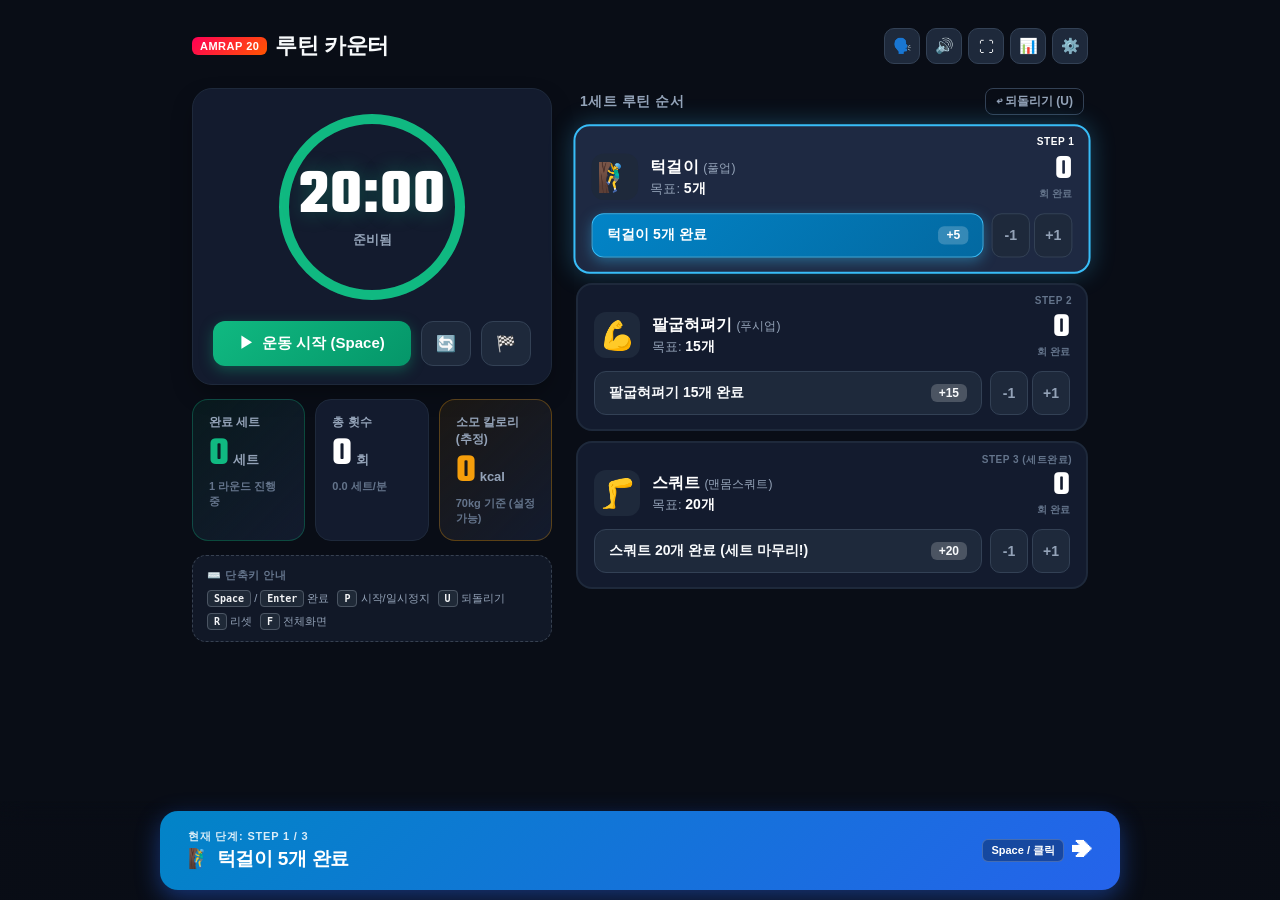
==== www/index.html @ ccaf7946 "feat: 20-min AMRAP workout counter web app" ====
<!DOCTYPE html>
<html lang="ko">
<head>
  <meta charset="UTF-8">
  <meta name="viewport" content="width=device-width, initial-scale=1.0, maximum-scale=1.0, user-scalable=no, viewport-fit=cover">
  <meta name="theme-color" content="#090d16">
  <meta name="apple-mobile-web-app-capable" content="yes">
  <meta name="apple-mobile-web-app-status-bar-style" content="black-translucent">
  <meta name="apple-mobile-web-app-title" content="AMRAP 20">
  <title>20분 AMRAP 운동 카운터</title>
  
  <link rel="manifest" href="manifest.json">
  <link rel="icon" type="image/png" href="icons/icon-192.png">
  <link rel="apple-touch-icon" href="icons/icon-192.png">
  
  <link rel="stylesheet" href="style.css">
  <link rel="preconnect" href="https://fonts.googleapis.com">
  <link rel="preconnect" href="https://fonts.gstatic.com" crossorigin>
  <link href="https://fonts.googleapis.com/css2?family=Pretendard:wght@400;600;700;800;900&family=Teko:wght@600;700&display=swap" rel="stylesheet">
</head>
<body>
  <div class="app-wrapper">
    <div class="app-container">
      <!-- Header -->
      <header class="app-header">
        <div class="header-left">
          <span class="badge-amrap">AMRAP 20</span>
          <h1>루틴 카운터</h1>
        </div>
        <div class="header-right">
          <button id="btnVoiceToggle" class="icon-btn" aria-label="음성 코치 토글" title="음성 코치 (TTS) 켜기/끄기">
            <span class="icon">🗣️</span>
          </button>
          <button id="btnSoundToggle" class="icon-btn" aria-label="사운드 토글" title="사운드 온/오프">
            <span class="icon">🔊</span>
          </button>
          <button id="btnFullscreen" class="icon-btn" aria-label="전체화면" title="전체화면 토글 (F)">
            <span class="icon">⛶</span>
          </button>
          <button id="btnHistory" class="icon-btn" aria-label="운동 기록" title="기록 보기">
            <span class="icon">📊</span>
          </button>
          <button id="btnSettings" class="icon-btn" aria-label="설정" title="시간 및 환경설정">
            <span class="icon">⚙️</span>
          </button>
        </div>
      </header>

      <!-- Desktop Layout Grid Wrapper -->
      <div class="main-content-grid">
        
        <!-- Left / Top Column: Timer & Live Stats -->
        <div class="timer-column">
          <!-- Timer Section -->
          <section class="timer-section">
            <div class="timer-card">
              <div class="timer-ring-container">
                <svg class="timer-ring-svg" viewBox="0 0 200 200">
                  <circle class="timer-ring-bg" cx="100" cy="100" r="88" />
                  <circle id="timerProgress" class="timer-ring-bar" cx="100" cy="100" r="88" />
                </svg>
                <div class="timer-content">
                  <div id="timerDisplay" class="timer-display">20:00</div>
                  <div id="timerStatus" class="timer-status">준비됨</div>
                </div>
              </div>

              <div class="timer-controls">
                <button id="btnStartPause" class="btn-primary-timer">
                  <span class="btn-icon">▶</span>
                  <span class="btn-text">운동 시작 (Space)</span>
                </button>
                <button id="btnReset" class="btn-secondary-timer" title="초기화 (R)">
                  <span class="btn-icon">🔄</span>
                </button>
                <button id="btnFinishEarly" class="btn-secondary-timer" title="운동 완료">
                  <span class="btn-icon">🏁</span>
                </button>
              </div>
            </div>
          </section>

          <!-- Live Stats Overview -->
          <section class="stats-overview">
            <div class="stat-box main-stat">
              <span class="stat-label">완료 세트</span>
              <div class="stat-value-wrap">
                <span id="statCompletedSets" class="stat-value highlight">0</span>
                <span class="stat-unit">세트</span>
              </div>
              <span id="statCurrentRound" class="stat-sub">1 라운드 진행 중</span>
            </div>

            <div class="stat-box">
              <span class="stat-label">총 횟수</span>
              <div class="stat-value-wrap">
                <span id="statTotalReps" class="stat-value">0</span>
                <span class="stat-unit">회</span>
              </div>
              <span id="statPace" class="stat-sub">0.0 세트/분</span>
            </div>

            <div class="stat-box calorie-stat">
              <span class="stat-label">소모 칼로리 (추정)</span>
              <div class="stat-value-wrap">
                <span id="statCalories" class="stat-value calorie-val">0</span>
                <span class="stat-unit">kcal</span>
              </div>
              <span id="statWeightLabel" class="stat-sub">70kg 기준 (설정 가능)</span>
            </div>
          </section>

          <!-- Keyboard Shortcuts Hint for Desktop Users -->
          <div class="keyboard-hints desktop-only">
            <div class="hints-title">⌨️ 단축키 안내</div>
            <div class="hints-grid">
              <span><kbd>Space</kbd> / <kbd>Enter</kbd> 완료</span>
              <span><kbd>P</kbd> 시작/일시정지</span>
              <span><kbd>U</kbd> 되돌리기</span>
              <span><kbd>R</kbd> 리셋</span>
              <span><kbd>F</kbd> 전체화면</span>
            </div>
          </div>
        </div>

        <!-- Right / Bottom Column: Routine Exercise Cards -->
        <div class="routine-column">
          <section class="exercise-section">
            <div class="section-title-wrap">
              <h2>1세트 루틴 순서</h2>
              <button id="btnUndo" class="btn-undo" title="이전 동작 취소 (U)">
                <span>↩ 되돌리기 (U)</span>
              </button>
            </div>

            <div class="exercise-cards">
              <!-- Exercise 1: Pull-up -->
              <div class="exercise-card" id="cardPullup" data-step="0">
                <div class="card-glow"></div>
                <div class="card-badge">STEP 1</div>
                <div class="card-main">
                  <div class="card-info">
                    <span class="ex-emoji">🧗‍♂️</span>
                    <div>
                      <h3 class="ex-name">턱걸이 <small>(풀업)</small></h3>
                      <p class="ex-target">목표: <strong>5개</strong></p>
                    </div>
                  </div>
                  <div class="card-count">
                    <span class="reps-done" id="repsPullup">0</span>
                    <span class="reps-label">회 완료</span>
                  </div>
                </div>
                <div class="card-actions">
                  <button class="btn-step-done" id="btnDonePullup">
                    <span>턱걸이 5개 완료</span>
                    <span class="plus-badge">+5</span>
                  </button>
                  <div class="rep-adjusters">
                    <button class="btn-adjust" data-ex="pullup" data-delta="-1" title="1회 감소">-1</button>
                    <button class="btn-adjust" data-ex="pullup" data-delta="1" title="1회 추가">+1</button>
                  </div>
                </div>
              </div>

              <!-- Exercise 2: Push-up -->
              <div class="exercise-card" id="cardPushup" data-step="1">
                <div class="card-glow"></div>
                <div class="card-badge">STEP 2</div>
                <div class="card-main">
                  <div class="card-info">
                    <span class="ex-emoji">💪</span>
                    <div>
                      <h3 class="ex-name">팔굽혀펴기 <small>(푸시업)</small></h3>
                      <p class="ex-target">목표: <strong>15개</strong></p>
                    </div>
                  </div>
                  <div class="card-count">
                    <span class="reps-done" id="repsPushup">0</span>
                    <span class="reps-label">회 완료</span>
                  </div>
                </div>
                <div class="card-actions">
                  <button class="btn-step-done" id="btnDonePushup">
                    <span>팔굽혀펴기 15개 완료</span>
                    <span class="plus-badge">+15</span>
                  </button>
                  <div class="rep-adjusters">
                    <button class="btn-adjust" data-ex="pushup" data-delta="-1" title="1회 감소">-1</button>
                    <button class="btn-adjust" data-ex="pushup" data-delta="1" title="1회 추가">+1</button>
                  </div>
                </div>
              </div>

              <!-- Exercise 3: Squat -->
              <div class="exercise-card" id="cardSquat" data-step="2">
                <div class="card-glow"></div>
                <div class="card-badge">STEP 3 (세트완료)</div>
                <div class="card-main">
                  <div class="card-info">
                    <span class="ex-emoji">🦵</span>
                    <div>
                      <h3 class="ex-name">스쿼트 <small>(맨몸스쿼트)</small></h3>
                      <p class="ex-target">목표: <strong>20개</strong></p>
                    </div>
                  </div>
                  <div class="card-count">
                    <span class="reps-done" id="repsSquat">0</span>
                    <span class="reps-label">회 완료</span>
                  </div>
                </div>
                <div class="card-actions">
                  <button class="btn-step-done" id="btnDoneSquat">
                    <span>스쿼트 20개 완료 (세트 마무리!)</span>
                    <span class="plus-badge">+20</span>
                  </button>
                  <div class="rep-adjusters">
                    <button class="btn-adjust" data-ex="squat" data-delta="-1" title="1회 감소">-1</button>
                    <button class="btn-adjust" data-ex="squat" data-delta="1" title="1회 추가">+1</button>
                  </div>
                </div>
              </div>
            </div>
          </section>
        </div>

      </div>

      <!-- Bottom Massive Action Button -->
      <div class="bottom-action-bar">
        <button id="btnMassiveAction" class="btn-massive-action">
          <div class="massive-action-content">
            <span id="massiveActionSubtitle" class="action-subtitle">현재 단계</span>
            <span id="massiveActionTitle" class="action-title">🔥 턱걸이 5개 완료하기</span>
          </div>
          <div class="action-btn-right">
            <span class="kbd-badge desktop-only">Space / 클릭</span>
            <span class="action-arrow">➔</span>
          </div>
        </button>
      </div>

      <!-- Workout Summary Modal -->
      <div id="modalSummary" class="modal-overlay">
        <div class="modal-card modal-card-lg">
          <div class="modal-header">
            <div class="celebrate-icon">🏆</div>
            <h2>운동 완료 & 성과 분석</h2>
            <p id="summarySubtitle">20분 동안 한계를 뛰어넘으셨습니다!</p>
          </div>
          <div class="modal-body">
            <!-- Score & Sets -->
            <div class="summary-highlight-box">
              <div class="summary-score-title">최종 달성 기록</div>
              <div class="summary-score-value">
                <span id="sumTotalSets">0</span> <small>세트</small>
                <span id="sumExtraRepsWrap" class="extra-reps-text">+ <span id="sumExtraReps">0</span>회</span>
              </div>
            </div>

            <!-- Reps Breakdown Grid -->
            <div class="summary-grid">
              <div class="summary-grid-item">
                <span class="sg-icon">🧗‍♂️</span>
                <span class="sg-name">턱걸이 (5개/세트)</span>
                <span id="sumPullups" class="sg-value">0회</span>
              </div>
              <div class="summary-grid-item">
                <span class="sg-icon">💪</span>
                <span class="sg-name">팔굽혀펴기 (15개/세트)</span>
                <span id="sumPushups" class="sg-value">0회</span>
              </div>
              <div class="summary-grid-item">
                <span class="sg-icon">🦵</span>
                <span class="sg-name">스쿼트 (20개/세트)</span>
                <span id="sumSquats" class="sg-value">0회</span>
              </div>
              <div class="summary-grid-item">
                <span class="sg-icon">⚡</span>
                <span class="sg-name">총 반복 횟수</span>
                <span id="sumGrandTotal" class="sg-value">0회</span>
              </div>
            </div>

            <!-- Detailed Calorie & Energy Analytics Card -->
            <div class="calorie-analytics-card">
              <div class="cac-header">
                <span class="cac-title">🔥 에너지 소비 및 칼로리 정밀 분석</span>
                <span class="cac-badge">METs & 일량 기반</span>
              </div>
              <div class="cac-main">
                <div class="cac-item">
                  <span class="cac-label">운동 중 직접 소모</span>
                  <span id="cacDirectCalories" class="cac-val">0 kcal</span>
                </div>
                <div class="cac-item">
                  <span class="cac-label">애프터번 효과 (EPOC)</span>
                  <span id="cacEpocCalories" class="cac-val text-amber">+0 kcal</span>
                </div>
                <div class="cac-item cac-total">
                  <span class="cac-label">총 추정 소비 칼로리</span>
                  <span id="cacTotalCalories" class="cac-val highlight-cal">0 kcal</span>
                </div>
              </div>
              <div class="cac-volume-row">
                <span>🏋️‍♂️ 총 들어올린 물리적 중량 (Work Volume)</span>
                <strong id="cacWorkVolume">약 0 kg</strong>
              </div>
            </div>

            <!-- User Calibration Bar (신뢰성 향상을 위한 사용자 입력) -->
            <div class="user-calibration-card">
              <div class="ucc-header">
                <span>👤 내 신체 정보로 칼로리 정확도 높이기</span>
              </div>
              <div class="ucc-inputs">
                <div class="ucc-input-group">
                  <label for="summaryWeightInput">체중(kg)</label>
                  <input type="number" id="summaryWeightInput" min="30" max="250" value="70">
                </div>
                <div class="ucc-input-group">
                  <label for="summaryGenderSelect">성별</label>
                  <select id="summaryGenderSelect">
                    <option value="male">남성</option>
                    <option value="female">여성</option>
                  </select>
                </div>
                <div class="ucc-input-group">
                  <label for="summaryIntensitySelect">체감 난이도</label>
                  <select id="summaryIntensitySelect">
                    <option value="1.0">보통 (RPE 7)</option>
                    <option value="1.15" selected>고강도 (RPE 8.5)</option>
                    <option value="1.3">한계 돌파 (RPE 10)</option>
                  </select>
                </div>
              </div>
              <p class="ucc-tip">💡 맨몸운동은 체중에 비례해 일량($W=mgh$)이 달라지므로, 실제 체중을 입력할 때 가장 신뢰성 높은 결과가 산출됩니다.</p>
            </div>

            <!-- Achieved Fitness Benefits (얻을 수 있는 신체적 결과물) -->
            <div class="fitness-benefits-card">
              <div class="fbc-title">🎯 이번 20분 세션으로 얻은 신체적 이점</div>
              <div class="fbc-list">
                <div class="fbc-item">
                  <span class="fbc-icon">🧗‍♂️</span>
                  <div>
                    <strong>상체 당기기 & 자세 교정 (턱걸이)</strong>
                    <p>광배근·대원근·이두근 자극 및 견갑골 하강 안정화로 굽은 등과 라운드숄더 개선에 탁월합니다.</p>
                  </div>
                </div>
                <div class="fbc-item">
                  <span class="fbc-icon">💪</span>
                  <div>
                    <strong>상체 밀기 & 코어 안정성 (팔굽혀펴기)</strong>
                    <p>대흉근(가슴)과 삼두근의 근지구력을 한계까지 펌핑하며, 플랭크 코어 지지력을 함께 단련합니다.</p>
                  </div>
                </div>
                <div class="fbc-item">
                  <span class="fbc-icon">🦵</span>
                  <div>
                    <strong>하체 파워 & 기초대사 증대 (스쿼트)</strong>
                    <p>인체 최대 근육군인 대퇴사두근과 둔근을 자극하여 혈당 조절 및 전신 혈액순환을 강력히 촉진합니다.</p>
                  </div>
                </div>
                <div class="fbc-item">
                  <span class="fbc-icon">⚡</span>
                  <div>
                    <strong>대사 활성화 & 심폐지구력 (AMRAP HIIT)</strong>
                    <p>무산소·유산소 하이브리드 부하로 최대산소섭취량(VO2 Max)을 자극하고 운동 후 24시간 애프터번을 유도합니다.</p>
                  </div>
                </div>
              </div>
            </div>

            <!-- Duration & Pace Info -->
            <div class="summary-info-row">
              <span>⏱ 실제 운동 시간</span>
              <strong id="sumDuration">20:00</strong>
            </div>
            <div class="summary-info-row">
              <span>⚡ 평균 세트 페이스</span>
              <strong id="sumAvgPace">-</strong>
            </div>
          </div>
          <div class="modal-footer">
            <button id="btnShareRecord" class="btn-modal-share">📋 성과 요약 복사 (카톡/SNS 공유)</button>
            <button id="btnSaveRecord" class="btn-modal-primary">기록 저장하기</button>
            <button id="btnCloseSummary" class="btn-modal-secondary">닫기</button>
          </div>
        </div>
      </div>

      <!-- History Modal -->
      <div id="modalHistory" class="modal-overlay">
        <div class="modal-card">
          <div class="modal-header">
            <div class="celebrate-icon">📊</div>
            <h2>운동 기록 히스토리</h2>
            <p>이전 20분 AMRAP 챌린지 기록들입니다.</p>
          </div>
          <div class="modal-body history-list-container">
            <div id="historyList" class="history-list">
              <!-- Dynamic items -->
            </div>
          </div>
          <div class="modal-footer">
            <button id="btnClearHistory" class="btn-modal-danger">기록 전체 삭제</button>
            <button id="btnCloseHistory" class="btn-modal-secondary">닫기</button>
          </div>
        </div>
      </div>

      <!-- Settings Modal -->
      <div id="modalSettings" class="modal-overlay">
        <div class="modal-card">
          <div class="modal-header">
            <div class="celebrate-icon">⚙️</div>
            <h2>환경설정 & 사용자 프로필</h2>
            <p>운동 시간 및 정확한 칼로리 측정을 위한 신체 정보를 설정합니다.</p>
          </div>
          <div class="modal-body">
            <!-- User Body Profile Section -->
            <div class="setting-section-box">
              <h3 class="setting-subhead">👤 사용자 신체 프로필 (칼로리 정밀 계산)</h3>
              <div class="setting-grid-2col">
                <div class="setting-group">
                  <label for="settingWeight">체중 (kg)</label>
                  <input type="number" id="settingWeight" min="30" max="250" value="70" class="input-modern">
                </div>
                <div class="setting-group">
                  <label for="settingAge">나이 (만 나이)</label>
                  <input type="number" id="settingAge" min="10" max="100" value="30" class="input-modern">
                </div>
              </div>
              <div class="setting-grid-2col">
                <div class="setting-group">
                  <label for="settingGender">성별</label>
                  <select id="settingGender" class="input-modern">
                    <option value="male">남성</option>
                    <option value="female">여성</option>
                  </select>
                </div>
                <div class="setting-group">
                  <label for="settingIntensity">기본 체감 강도</label>
                  <select id="settingIntensity" class="input-modern">
                    <option value="1.0">보통 (RPE 7)</option>
                    <option value="1.15" selected>고강도 (RPE 8.5)</option>
                    <option value="1.3">한계 돌파 (RPE 10)</option>
                  </select>
                </div>
              </div>
            </div>

            <!-- Timer Presets -->
            <div class="setting-group">
              <label>⏱ 제한 시간 선택</label>
              <div class="time-presets">
                <button class="btn-preset active" data-minutes="20">20분 (표준)</button>
                <button class="btn-preset" data-minutes="15">15분</button>
                <button class="btn-preset" data-minutes="10">10분</button>
                <button class="btn-preset" data-minutes="5">5분</button>
              </div>
            </div>

            <!-- Voice & Vibration Toggles -->
            <div class="setting-group">
              <label>🗣️ 음성 코치 (TTS)</label>
              <div class="toggle-switch-row">
                <span>단계 전환 시 한국어 음성 안내</span>
                <input type="checkbox" id="toggleVoice" checked>
              </div>
            </div>
            <div class="setting-group">
              <label>📳 진동 피드백 (모바일)</label>
              <div class="toggle-switch-row">
                <span>버튼 클릭 시 진동 울림</span>
                <input type="checkbox" id="toggleVibration" checked>
              </div>
            </div>
          </div>
          <div class="modal-footer">
            <button id="btnSaveSettings" class="btn-modal-primary">설정 저장하기</button>
          </div>
        </div>
      </div>

    </div>
  </div>

  <script src="app.js"></script>
  <script>
    // Register Service Worker for PWA
    if ('serviceWorker' in navigator) {
      window.addEventListener('load', () => {
        navigator.serviceWorker.register('./sw.js').catch((err) => {
          console.log('SW registration note:', err);
        });
      });
    }
  </script>
</body>
</html>
---- www/style.css ----
:root {
  --bg-dark: #090d16;
  --bg-card: #131b2e;
  --bg-card-active: #1e2942;
  --text-primary: #f8fafc;
  --text-secondary: #94a3b8;
  --text-muted: #64748b;
  
  --color-pullup: #38bdf8;   /* Sky blue */
  --color-pushup: #f59e0b;   /* Amber */
  --color-squat: #10b981;    /* Emerald */
  --color-accent: #6366f1;   /* Indigo */
  --color-danger: #ef4444;   /* Red */
  --color-warning: #facc15;  /* Yellow */
  
  --font-main: 'Pretendard', -apple-system, BlinkMacSystemFont, 'Segoe UI', Roboto, sans-serif;
  --font-numeric: 'Teko', 'Pretendard', sans-serif;
  
  --safe-top: env(safe-area-inset-top, 0px);
  --safe-bottom: env(safe-area-inset-bottom, 0px);
}

* {
  box-sizing: border-box;
  margin: 0;
  padding: 0;
  -webkit-tap-highlight-color: transparent;
  user-select: none;
}

body {
  background-color: var(--bg-dark);
  color: var(--text-primary);
  font-family: var(--font-main);
  min-height: 100vh;
  min-height: 100dvh;
  overflow-x: hidden;
  padding-top: var(--safe-top);
  padding-bottom: calc(var(--safe-bottom) + 96px);
}

.app-wrapper {
  width: 100%;
  display: flex;
  justify-content: center;
}

.app-container {
  width: 100%;
  max-width: 500px;
  padding: 12px 16px;
  display: flex;
  flex-direction: column;
  gap: 16px;
  transition: max-width 0.3s ease;
}

/* Header */
.app-header {
  display: flex;
  justify-content: space-between;
  align-items: center;
  padding: 4px 0;
}

.header-left {
  display: flex;
  align-items: center;
  gap: 8px;
}

.badge-amrap {
  background: linear-gradient(135deg, #ff0055, #ff5500);
  color: #fff;
  font-size: 11px;
  font-weight: 800;
  padding: 3px 8px;
  border-radius: 6px;
  letter-spacing: 0.5px;
}

.header-left h1 {
  font-size: 18px;
  font-weight: 800;
  letter-spacing: -0.5px;
}

.header-right {
  display: flex;
  gap: 6px;
}

.icon-btn {
  background: #1e293b;
  border: 1px solid #334155;
  color: var(--text-primary);
  width: 36px;
  height: 36px;
  border-radius: 10px;
  font-size: 15px;
  display: flex;
  align-items: center;
  justify-content: center;
  cursor: pointer;
  transition: all 0.15s ease;
}

.icon-btn:hover {
  background: #334155;
  border-color: #475569;
}

.icon-btn:active {
  transform: scale(0.92);
}

/* Main Content Grid */
.main-content-grid {
  display: flex;
  flex-direction: column;
  gap: 16px;
}

.timer-column {
  display: flex;
  flex-direction: column;
  gap: 14px;
}

.routine-column {
  display: flex;
  flex-direction: column;
  gap: 14px;
}

/* Timer Section */
.timer-section {
  width: 100%;
}

.timer-card {
  background: var(--bg-card);
  border: 1px solid #1e293b;
  border-radius: 20px;
  padding: 18px 20px;
  display: flex;
  flex-direction: column;
  align-items: center;
  gap: 14px;
  box-shadow: 0 10px 25px -5px rgba(0, 0, 0, 0.4);
}

.timer-ring-container {
  position: relative;
  width: 170px;
  height: 170px;
  display: flex;
  align-items: center;
  justify-content: center;
}

.timer-ring-svg {
  width: 100%;
  height: 100%;
  transform: rotate(-90deg);
}

.timer-ring-bg {
  fill: none;
  stroke: #1e293b;
  stroke-width: 10;
}

.timer-ring-bar {
  fill: none;
  stroke: #10b981;
  stroke-width: 10;
  stroke-linecap: round;
  stroke-dasharray: 552.92;
  stroke-dashoffset: 0;
  transition: stroke-dashoffset 0.4s linear, stroke 0.3s ease;
}

.timer-ring-bar.warning {
  stroke: #f59e0b;
}

.timer-ring-bar.danger {
  stroke: #ef4444;
}

.timer-content {
  position: absolute;
  display: flex;
  flex-direction: column;
  align-items: center;
  justify-content: center;
}

.timer-display {
  font-family: var(--font-numeric);
  font-size: 58px;
  font-weight: 700;
  line-height: 1;
  letter-spacing: 1px;
  color: #ffffff;
  text-shadow: 0 0 20px rgba(16, 185, 129, 0.3);
}

.timer-status {
  font-size: 13px;
  font-weight: 600;
  color: var(--text-secondary);
  margin-top: 2px;
}

.timer-controls {
  display: flex;
  gap: 10px;
  width: 100%;
}

.btn-primary-timer {
  flex: 1;
  background: linear-gradient(135deg, #10b981, #059669);
  color: white;
  border: none;
  border-radius: 12px;
  padding: 13px 16px;
  font-size: 15px;
  font-weight: 700;
  display: flex;
  align-items: center;
  justify-content: center;
  gap: 8px;
  cursor: pointer;
  box-shadow: 0 4px 14px rgba(16, 185, 129, 0.35);
  transition: all 0.15s ease;
}

.btn-primary-timer.running {
  background: linear-gradient(135deg, #f59e0b, #d97706);
  box-shadow: 0 4px 14px rgba(245, 158, 11, 0.35);
}

.btn-primary-timer:hover {
  filter: brightness(1.08);
}

.btn-primary-timer:active {
  transform: scale(0.97);
}

.btn-secondary-timer {
  background: #1e293b;
  color: var(--text-primary);
  border: 1px solid #334155;
  border-radius: 12px;
  padding: 12px 14px;
  font-size: 16px;
  cursor: pointer;
  transition: all 0.15s ease;
}

.btn-secondary-timer:hover {
  background: #334155;
}

.btn-secondary-timer:active {
  transform: scale(0.95);
}

/* Stats Overview */
.stats-overview {
  display: grid;
  grid-template-columns: 1fr 1fr;
  gap: 12px;
}

.stat-box {
  background: var(--bg-card);
  border: 1px solid #1e293b;
  border-radius: 16px;
  padding: 14px 16px;
  display: flex;
  flex-direction: column;
  gap: 4px;
}

.stat-box.main-stat {
  border-color: rgba(16, 185, 129, 0.3);
  background: linear-gradient(135deg, rgba(16, 185, 129, 0.08), var(--bg-card));
}

.stat-label {
  font-size: 12px;
  font-weight: 600;
  color: var(--text-secondary);
}

.stat-value-wrap {
  display: flex;
  align-items: baseline;
  gap: 4px;
}

.stat-value {
  font-family: var(--font-numeric);
  font-size: 40px;
  font-weight: 700;
  line-height: 1;
  color: #fff;
}

.stat-value.highlight {
  color: #10b981;
}

.stat-unit {
  font-size: 13px;
  font-weight: 600;
  color: var(--text-secondary);
}

.stat-sub {
  font-size: 11px;
  font-weight: 600;
  color: var(--text-muted);
}

/* Keyboard Hints */
.keyboard-hints {
  background: #111827;
  border: 1px dashed #374151;
  border-radius: 14px;
  padding: 12px 14px;
  display: flex;
  flex-direction: column;
  gap: 8px;
}

.hints-title {
  font-size: 11px;
  font-weight: 700;
  color: var(--text-muted);
  text-transform: uppercase;
  letter-spacing: 0.5px;
}

.hints-grid {
  display: flex;
  flex-wrap: wrap;
  gap: 8px;
  font-size: 11px;
  color: var(--text-secondary);
}

kbd {
  background: #1f2937;
  border: 1px solid #4b5563;
  box-shadow: 0 1px 0 1px #111827;
  color: #f3f4f6;
  border-radius: 4px;
  padding: 2px 6px;
  font-size: 10px;
  font-family: monospace;
  font-weight: 700;
}

/* Exercise Cards Section */
.exercise-section {
  display: flex;
  flex-direction: column;
  gap: 10px;
}

.section-title-wrap {
  display: flex;
  justify-content: space-between;
  align-items: center;
  padding: 0 4px;
}

.section-title-wrap h2 {
  font-size: 14px;
  font-weight: 700;
  color: var(--text-secondary);
  text-transform: uppercase;
  letter-spacing: 0.5px;
}

.btn-undo {
  background: transparent;
  border: 1px solid #334155;
  color: var(--text-secondary);
  font-size: 12px;
  font-weight: 600;
  padding: 4px 10px;
  border-radius: 8px;
  cursor: pointer;
  transition: all 0.15s ease;
}

.btn-undo:hover {
  background: #1e293b;
  color: #fff;
  border-color: #475569;
}

.btn-undo:active {
  background: #334155;
}

.exercise-cards {
  display: flex;
  flex-direction: column;
  gap: 10px;
}

.exercise-card {
  position: relative;
  background: var(--bg-card);
  border: 2px solid #1e293b;
  border-radius: 16px;
  padding: 14px 16px;
  display: flex;
  flex-direction: column;
  gap: 12px;
  transition: all 0.2s cubic-bezier(0.16, 1, 0.3, 1);
  overflow: hidden;
}

.exercise-card.active {
  border-color: #38bdf8;
  background: var(--bg-card-active);
  box-shadow: 0 0 24px rgba(56, 189, 248, 0.25);
  transform: scale(1.01);
}

.exercise-card#cardPullup.active {
  border-color: var(--color-pullup);
  box-shadow: 0 0 24px rgba(56, 189, 248, 0.3);
}

.exercise-card#cardPushup.active {
  border-color: var(--color-pushup);
  box-shadow: 0 0 24px rgba(245, 158, 11, 0.3);
}

.exercise-card#cardSquat.active {
  border-color: var(--color-squat);
  box-shadow: 0 0 24px rgba(16, 185, 129, 0.3);
}

.card-badge {
  position: absolute;
  top: 10px;
  right: 14px;
  font-size: 10px;
  font-weight: 800;
  color: var(--text-muted);
  letter-spacing: 0.5px;
}

.exercise-card.active .card-badge {
  color: #fff;
}

.card-main {
  display: flex;
  justify-content: space-between;
  align-items: center;
}

.card-info {
  display: flex;
  align-items: center;
  gap: 12px;
}

.ex-emoji {
  font-size: 28px;
  background: #1e293b;
  width: 46px;
  height: 46px;
  display: flex;
  align-items: center;
  justify-content: center;
  border-radius: 12px;
}

.ex-name {
  font-size: 16px;
  font-weight: 800;
  color: #fff;
}

.ex-name small {
  font-size: 12px;
  font-weight: 500;
  color: var(--text-secondary);
}

.ex-target {
  font-size: 13px;
  color: var(--text-secondary);
  margin-top: 2px;
}

.ex-target strong {
  color: #fff;
  font-size: 14px;
}

.card-count {
  display: flex;
  flex-direction: column;
  align-items: flex-end;
}

.reps-done {
  font-family: var(--font-numeric);
  font-size: 34px;
  font-weight: 700;
  color: #fff;
  line-height: 1;
}

.reps-label {
  font-size: 10px;
  font-weight: 600;
  color: var(--text-muted);
}

/* Card Actions */
.card-actions {
  display: flex;
  gap: 8px;
}

.btn-step-done {
  flex: 1;
  background: #1e293b;
  border: 1px solid #334155;
  color: var(--text-primary);
  border-radius: 12px;
  padding: 12px 14px;
  font-size: 14px;
  font-weight: 700;
  display: flex;
  align-items: center;
  justify-content: space-between;
  cursor: pointer;
  transition: all 0.15s ease;
}

.exercise-card.active .btn-step-done {
  background: linear-gradient(135deg, #2563eb, #1d4ed8);
  border-color: #3b82f6;
  color: white;
  box-shadow: 0 4px 14px rgba(37, 99, 235, 0.4);
}

.exercise-card#cardPullup.active .btn-step-done {
  background: linear-gradient(135deg, #0284c7, #0369a1);
  border-color: #38bdf8;
  box-shadow: 0 4px 14px rgba(56, 189, 248, 0.4);
}

.exercise-card#cardPushup.active .btn-step-done {
  background: linear-gradient(135deg, #d97706, #b45309);
  border-color: #f59e0b;
  box-shadow: 0 4px 14px rgba(245, 158, 11, 0.4);
}

.exercise-card#cardSquat.active .btn-step-done {
  background: linear-gradient(135deg, #059669, #047857);
  border-color: #10b981;
  box-shadow: 0 4px 14px rgba(16, 185, 129, 0.4);
}

.btn-step-done:hover {
  filter: brightness(1.1);
}

.btn-step-done:active {
  transform: scale(0.97);
}

.plus-badge {
  background: rgba(255, 255, 255, 0.2);
  padding: 2px 8px;
  border-radius: 6px;
  font-weight: 800;
  font-size: 12px;
}

.rep-adjusters {
  display: flex;
  gap: 4px;
}

.btn-adjust {
  background: #1e293b;
  border: 1px solid #334155;
  color: var(--text-secondary);
  border-radius: 10px;
  width: 38px;
  height: 100%;
  font-size: 14px;
  font-weight: 700;
  display: flex;
  align-items: center;
  justify-content: center;
  cursor: pointer;
  transition: all 0.12s ease;
}

.btn-adjust:hover {
  background: #334155;
  color: #fff;
}

.btn-adjust:active {
  transform: scale(0.92);
}

/* Bottom Massive Action Button */
.bottom-action-bar {
  position: fixed;
  bottom: 0;
  left: 0;
  right: 0;
  padding: 10px 16px calc(10px + var(--safe-bottom));
  background: linear-gradient(to top, rgba(9, 13, 22, 0.98) 70%, rgba(9, 13, 22, 0));
  backdrop-filter: blur(12px);
  z-index: 100;
  display: flex;
  justify-content: center;
}

.btn-massive-action {
  width: 100%;
  max-width: 500px;
  background: linear-gradient(135deg, #0284c7, #2563eb);
  color: white;
  border: none;
  border-radius: 18px;
  padding: 16px 20px;
  display: flex;
  align-items: center;
  justify-content: space-between;
  box-shadow: 0 8px 24px rgba(37, 99, 235, 0.45);
  cursor: pointer;
  transition: all 0.15s cubic-bezier(0.16, 1, 0.3, 1);
}

.btn-massive-action:hover {
  filter: brightness(1.08);
}

.btn-massive-action:active {
  transform: scale(0.97);
  box-shadow: 0 4px 12px rgba(37, 99, 235, 0.3);
}

.massive-action-content {
  display: flex;
  flex-direction: column;
  align-items: flex-start;
  gap: 2px;
}

.action-subtitle {
  font-size: 11px;
  font-weight: 700;
  text-transform: uppercase;
  letter-spacing: 0.8px;
  opacity: 0.85;
}

.action-title {
  font-size: 17px;
  font-weight: 900;
  letter-spacing: -0.3px;
}

.action-btn-right {
  display: flex;
  align-items: center;
  gap: 8px;
}

.kbd-badge {
  background: rgba(0, 0, 0, 0.3);
  padding: 3px 8px;
  border-radius: 6px;
  font-size: 11px;
  font-weight: 700;
  border: 1px solid rgba(255, 255, 255, 0.2);
}

.action-arrow {
  font-size: 20px;
  font-weight: 800;
}

/* Modals */
.modal-overlay {
  position: fixed;
  inset: 0;
  background: rgba(0, 0, 0, 0.75);
  backdrop-filter: blur(8px);
  display: none;
  align-items: center;
  justify-content: center;
  padding: 20px;
  z-index: 200;
  opacity: 0;
  transition: opacity 0.25s ease;
}

.modal-overlay.show {
  display: flex;
  opacity: 1;
}

.modal-card {
  background: #131b2e;
  border: 1px solid #334155;
  border-radius: 24px;
  width: 100%;
  max-width: 440px;
  max-height: 85vh;
  overflow-y: auto;
  padding: 24px;
  display: flex;
  flex-direction: column;
  gap: 20px;
  box-shadow: 0 25px 50px -12px rgba(0, 0, 0, 0.7);
  transform: translateY(20px) scale(0.95);
  transition: transform 0.25s cubic-bezier(0.16, 1, 0.3, 1);
}

.modal-overlay.show .modal-card {
  transform: translateY(0) scale(1);
}

.modal-header {
  text-align: center;
  display: flex;
  flex-direction: column;
  align-items: center;
  gap: 6px;
}

.celebrate-icon {
  font-size: 44px;
  margin-bottom: 2px;
}

.modal-header h2 {
  font-size: 22px;
  font-weight: 800;
}

.modal-header p {
  font-size: 13px;
  color: var(--text-secondary);
}

/* Summary Box */
.summary-highlight-box {
  background: linear-gradient(135deg, rgba(16, 185, 129, 0.15), rgba(56, 189, 248, 0.15));
  border: 1px solid rgba(16, 185, 129, 0.4);
  border-radius: 16px;
  padding: 16px;
  text-align: center;
}

.summary-score-title {
  font-size: 12px;
  font-weight: 700;
  color: var(--text-secondary);
  text-transform: uppercase;
}

.summary-score-value {
  font-family: var(--font-numeric);
  font-size: 48px;
  font-weight: 700;
  color: #fff;
  line-height: 1.1;
}

.summary-score-value small {
  font-size: 18px;
  font-family: var(--font-main);
  color: #10b981;
}

.extra-reps-text {
  font-size: 16px;
  font-family: var(--font-main);
  color: var(--color-warning);
  font-weight: 700;
  margin-left: 6px;
}

.summary-grid {
  display: grid;
  grid-template-columns: 1fr 1fr;
  gap: 10px;
  margin-top: 14px;
}

.summary-grid-item {
  background: #1e293b;
  border-radius: 12px;
  padding: 12px;
  display: flex;
  flex-direction: column;
  align-items: center;
  gap: 4px;
}

.sg-icon {
  font-size: 20px;
}

.sg-name {
  font-size: 11px;
  font-weight: 600;
  color: var(--text-secondary);
}

.sg-value {
  font-family: var(--font-numeric);
  font-size: 22px;
  font-weight: 700;
  color: #fff;
}

.summary-info-row {
  display: flex;
  justify-content: space-between;
  font-size: 13px;
  color: var(--text-secondary);
  padding: 8px 0;
  border-bottom: 1px solid #1e293b;
}

.summary-info-row strong {
  color: #fff;
}

.modal-footer {
  display: flex;
  flex-direction: column;
  gap: 8px;
}

.btn-modal-share {
  background: linear-gradient(135deg, #0284c7, #2563eb);
  color: white;
  border: none;
  border-radius: 14px;
  padding: 13px;
  font-size: 14px;
  font-weight: 700;
  cursor: pointer;
  transition: all 0.15s ease;
}

.btn-modal-share:hover {
  filter: brightness(1.1);
}

.btn-modal-primary {
  background: linear-gradient(135deg, #10b981, #059669);
  color: white;
  border: none;
  border-radius: 14px;
  padding: 14px;
  font-size: 15px;
  font-weight: 700;
  cursor: pointer;
}

.btn-modal-secondary {
  background: #1e293b;
  color: var(--text-primary);
  border: 1px solid #334155;
  border-radius: 14px;
  padding: 12px;
  font-size: 14px;
  font-weight: 600;
  cursor: pointer;
}

.btn-modal-danger {
  background: rgba(239, 68, 68, 0.15);
  color: #ef4444;
  border: 1px solid rgba(239, 68, 68, 0.3);
  border-radius: 14px;
  padding: 12px;
  font-size: 14px;
  font-weight: 600;
  cursor: pointer;
}

/* History List */
.history-list {
  display: flex;
  flex-direction: column;
  gap: 10px;
  max-height: 320px;
  overflow-y: auto;
}

.history-item {
  background: #1e293b;
  border-radius: 12px;
  padding: 12px 14px;
  display: flex;
  justify-content: space-between;
  align-items: center;
}

.history-date {
  font-size: 11px;
  color: var(--text-muted);
}

.history-details {
  font-size: 13px;
  font-weight: 700;
  color: #fff;
  margin-top: 2px;
}

.history-badge {
  background: rgba(16, 185, 129, 0.2);
  color: #10b981;
  font-size: 14px;
  font-weight: 800;
  padding: 4px 10px;
  border-radius: 8px;
}

.empty-history {
  text-align: center;
  color: var(--text-muted);
  padding: 24px 0;
  font-size: 13px;
}

/* Settings presets */
.setting-group {
  display: flex;
  flex-direction: column;
  gap: 10px;
  margin-bottom: 16px;
}

.setting-group label {
  font-size: 13px;
  font-weight: 700;
  color: var(--text-secondary);
}

.time-presets {
  display: grid;
  grid-template-columns: repeat(4, 1fr);
  gap: 8px;
}

.btn-preset {
  background: #1e293b;
  border: 1px solid #334155;
  color: var(--text-primary);
  border-radius: 10px;
  padding: 10px 4px;
  font-size: 12px;
  font-weight: 700;
  cursor: pointer;
  transition: all 0.15s ease;
}

.btn-preset.active {
  background: #2563eb;
  border-color: #3b82f6;
  color: white;
}

.toggle-switch-row {
  display: flex;
  justify-content: space-between;
  align-items: center;
  font-size: 13px;
  color: var(--text-primary);
}

.toggle-switch-row input[type="checkbox"] {
  width: 20px;
  height: 20px;
  accent-color: #10b981;
  cursor: pointer;
}

/* Flash Animations */
@keyframes flashGlow {
  0% { transform: scale(1); filter: brightness(1); }
  50% { transform: scale(1.03); filter: brightness(1.3); }
  100% { transform: scale(1); filter: brightness(1); }
}

.flash-anim {
  animation: flashGlow 0.3s cubic-bezier(0.16, 1, 0.3, 1);
}

/* Desktop & Wide Screen Responsive Layout */
.desktop-only {
  display: none;
}

@media (min-width: 768px) {
  body {
    padding-bottom: 110px;
  }

  .desktop-only {
    display: flex;
  }

  .app-container {
    max-width: 960px;
    padding: 24px 32px;
    gap: 20px;
  }

  .app-header h1 {
    font-size: 22px;
  }

  .main-content-grid {
    display: grid;
    grid-template-columns: 360px 1fr;
    gap: 24px;
    align-items: start;
  }

  .timer-ring-container {
    width: 200px;
    height: 200px;
  }

  .timer-display {
    font-size: 64px;
  }

  .btn-massive-action {
    max-width: 960px;
    padding: 18px 28px;
  }

  .action-title {
    font-size: 19px;
  }
}

/* Shortcut Toast */
.shortcut-toast {
  position: fixed;
  top: 24px;
  left: 50%;
  transform: translateX(-50%) translateY(-20px);
  background: rgba(15, 23, 42, 0.92);
  border: 1px solid #38bdf8;
  color: #f8fafc;
  padding: 10px 20px;
  border-radius: 9999px;
  font-size: 14px;
  font-weight: 700;
  box-shadow: 0 10px 25px -5px rgba(0, 0, 0, 0.6), 0 0 15px rgba(56, 189, 248, 0.3);
  backdrop-filter: blur(10px);
  z-index: 9999;
  opacity: 0;
  pointer-events: none;
  transition: all 0.2s cubic-bezier(0.16, 1, 0.3, 1);
}

.shortcut-toast.show {
  transform: translateX(-50%) translateY(0);
  opacity: 1;
}

/* Enhanced Stats Grid */
.stats-overview {
  display: grid;
  grid-template-columns: 1fr 1fr 1fr;
  gap: 10px;
}

.stat-box.calorie-stat {
  border-color: rgba(245, 158, 11, 0.3);
  background: linear-gradient(135deg, rgba(245, 158, 11, 0.08), var(--bg-card));
}

.calorie-val {
  color: #f59e0b;
}

.modal-card-lg {
  max-width: 580px;
}

/* Calorie Analytics Card */
.calorie-analytics-card {
  background: #1e293b;
  border: 1px solid rgba(245, 158, 11, 0.35);
  border-radius: 16px;
  padding: 16px;
  display: flex;
  flex-direction: column;
  gap: 12px;
}

.cac-header {
  display: flex;
  justify-content: space-between;
  align-items: center;
}

.cac-title {
  font-size: 13px;
  font-weight: 700;
  color: #f8fafc;
}

.cac-badge {
  background: rgba(245, 158, 11, 0.2);
  color: #f59e0b;
  font-size: 10px;
  font-weight: 700;
  padding: 2px 6px;
  border-radius: 6px;
}

.cac-main {
  display: grid;
  grid-template-columns: 1fr 1fr 1.2fr;
  gap: 8px;
  background: #0f172a;
  border-radius: 12px;
  padding: 12px;
}

.cac-item {
  display: flex;
  flex-direction: column;
  gap: 2px;
}

.cac-item.cac-total {
  border-left: 1px solid #334155;
  padding-left: 10px;
}

.cac-label {
  font-size: 10px;
  font-weight: 600;
  color: var(--text-secondary);
}

.cac-val {
  font-family: var(--font-numeric);
  font-size: 20px;
  font-weight: 700;
  color: #fff;
}

.text-amber {
  color: #fbbf24;
}

.highlight-cal {
  font-size: 24px;
  color: #10b981;
}

.cac-volume-row {
  display: flex;
  justify-content: space-between;
  font-size: 12px;
  color: var(--text-secondary);
  border-top: 1px dashed #334155;
  padding-top: 8px;
}

.cac-volume-row strong {
  color: #38bdf8;
}

/* User Calibration Card */
.user-calibration-card {
  background: rgba(15, 23, 42, 0.8);
  border: 1px solid #334155;
  border-radius: 14px;
  padding: 14px;
  display: flex;
  flex-direction: column;
  gap: 10px;
}

.ucc-header {
  font-size: 12px;
  font-weight: 700;
  color: #38bdf8;
}

.ucc-inputs {
  display: grid;
  grid-template-columns: 1fr 1fr 1.2fr;
  gap: 8px;
}

.ucc-input-group {
  display: flex;
  flex-direction: column;
  gap: 4px;
}

.ucc-input-group label {
  font-size: 10px;
  font-weight: 600;
  color: var(--text-secondary);
}

.ucc-input-group input,
.ucc-input-group select,
.input-modern {
  background: #1e293b;
  border: 1px solid #475569;
  color: #fff;
  border-radius: 8px;
  padding: 8px 10px;
  font-size: 13px;
  font-weight: 600;
  outline: none;
  width: 100%;
}

.ucc-input-group input:focus,
.ucc-input-group select:focus,
.input-modern:focus {
  border-color: #38bdf8;
  box-shadow: 0 0 0 2px rgba(56, 189, 248, 0.2);
}

.ucc-tip {
  font-size: 11px;
  color: var(--text-muted);
  line-height: 1.4;
}

/* Fitness Benefits Card */
.fitness-benefits-card {
  background: #131b2e;
  border: 1px solid #1e293b;
  border-radius: 16px;
  padding: 16px;
  display: flex;
  flex-direction: column;
  gap: 12px;
}

.fbc-title {
  font-size: 13px;
  font-weight: 700;
  color: var(--text-primary);
}

.fbc-list {
  display: flex;
  flex-direction: column;
  gap: 10px;
}

.fbc-item {
  display: flex;
  gap: 12px;
  align-items: flex-start;
  background: #1e293b;
  border-radius: 12px;
  padding: 10px 12px;
}

.fbc-icon {
  font-size: 22px;
  background: #0f172a;
  width: 36px;
  height: 36px;
  display: flex;
  align-items: center;
  justify-content: center;
  border-radius: 10px;
  flex-shrink: 0;
}

.fbc-item strong {
  font-size: 12px;
  color: #fff;
  display: block;
  margin-bottom: 2px;
}

.fbc-item p {
  font-size: 11px;
  color: var(--text-secondary);
  line-height: 1.4;
  margin: 0;
}

/* Setting section styles */
.setting-section-box {
  background: #1e293b;
  border-radius: 14px;
  padding: 14px;
  display: flex;
  flex-direction: column;
  gap: 10px;
  margin-bottom: 14px;
}

.setting-subhead {
  font-size: 13px;
  font-weight: 700;
  color: #38bdf8;
}

.setting-grid-2col {
  display: grid;
  grid-template-columns: 1fr 1fr;
  gap: 10px;
}

@media (max-width: 500px) {
  .stats-overview {
    grid-template-columns: 1fr 1fr;
  }
  .stat-box.calorie-stat {
    grid-column: span 2;
  }
  .cac-main {
    grid-template-columns: 1fr 1fr;
  }
  .cac-item.cac-total {
    grid-column: span 2;
    border-left: none;
    border-top: 1px solid #334155;
    padding-left: 0;
    padding-top: 6px;
  }
  .ucc-inputs {
    grid-template-columns: 1fr;
  }
}
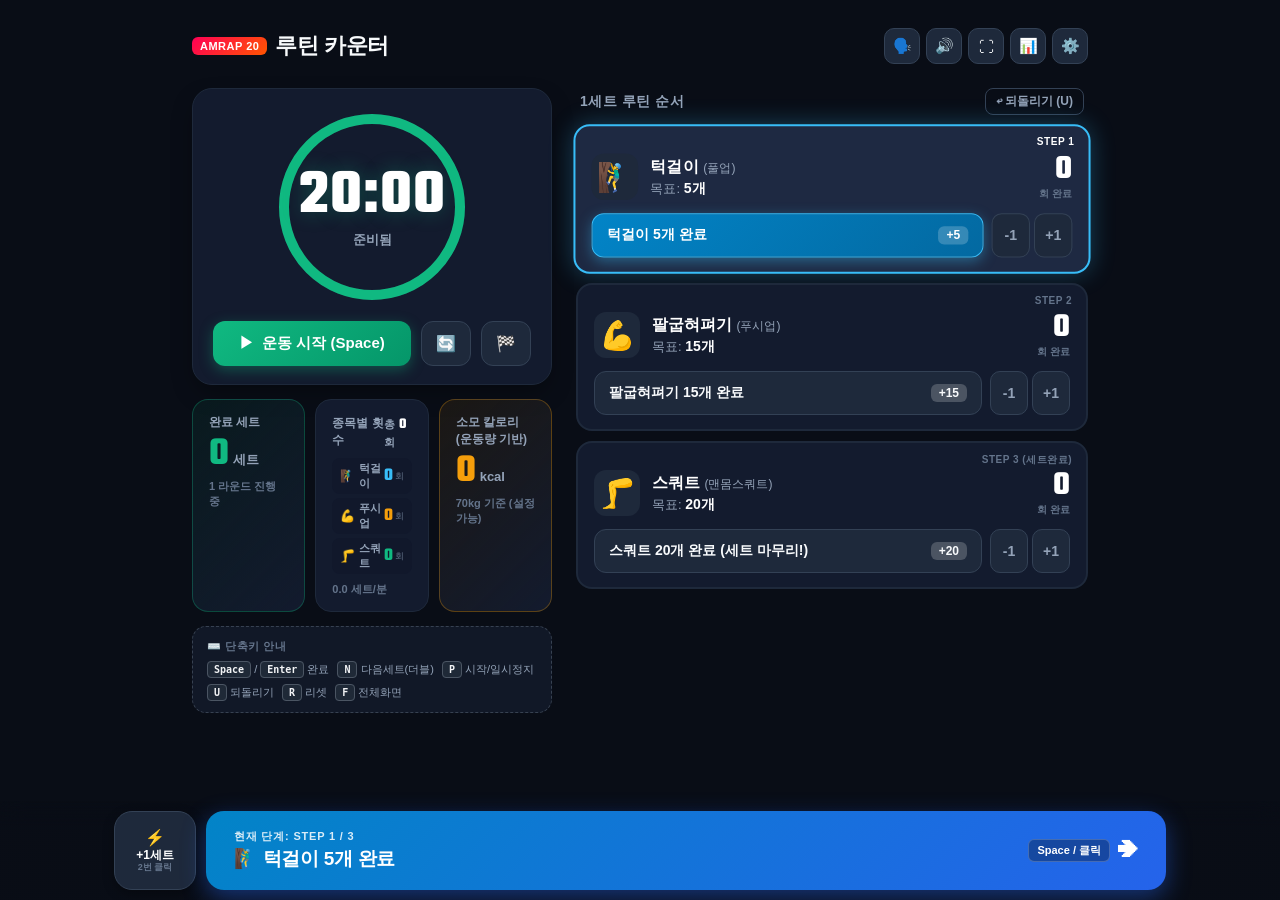
==== commit 17aa90e8: "feat: activity-based calories, detailed reps breakdown, and fast next-set double-click" ====
--- a/www/index.html
+++ b/www/index.html
@@ -91,17 +91,34 @@
               <span id="statCurrentRound" class="stat-sub">1 라운드 진행 중</span>
             </div>
 
-            <div class="stat-box">
-              <span class="stat-label">총 횟수</span>
-              <div class="stat-value-wrap">
-                <span id="statTotalReps" class="stat-value">0</span>
-                <span class="stat-unit">회</span>
+            <!-- 항목별 횟수 상세 블록 -->
+            <div class="stat-box breakdown-stat">
+              <div class="breakdown-header">
+                <span class="stat-label">종목별 횟수</span>
+                <span class="total-badge">총 <strong id="statTotalReps">0</strong>회</span>
+              </div>
+              <div class="reps-mini-grid">
+                <div class="mini-rep-item item-pullup">
+                  <span class="m-emoji">🧗‍♂️</span>
+                  <span class="m-name">턱걸이</span>
+                  <span id="statMiniPullup" class="m-count">0</span><small>회</small>
+                </div>
+                <div class="mini-rep-item item-pushup">
+                  <span class="m-emoji">💪</span>
+                  <span class="m-name">푸시업</span>
+                  <span id="statMiniPushup" class="m-count">0</span><small>회</small>
+                </div>
+                <div class="mini-rep-item item-squat">
+                  <span class="m-emoji">🦵</span>
+                  <span class="m-name">스쿼트</span>
+                  <span id="statMiniSquat" class="m-count">0</span><small>회</small>
+                </div>
               </div>
               <span id="statPace" class="stat-sub">0.0 세트/분</span>
             </div>
 
             <div class="stat-box calorie-stat">
-              <span class="stat-label">소모 칼로리 (추정)</span>
+              <span class="stat-label">소모 칼로리 (운동량 기반)</span>
               <div class="stat-value-wrap">
                 <span id="statCalories" class="stat-value calorie-val">0</span>
                 <span class="stat-unit">kcal</span>
@@ -115,6 +132,7 @@
             <div class="hints-title">⌨️ 단축키 안내</div>
             <div class="hints-grid">
               <span><kbd>Space</kbd> / <kbd>Enter</kbd> 완료</span>
+              <span><kbd>N</kbd> 다음세트(더블)</span>
               <span><kbd>P</kbd> 시작/일시정지</span>
               <span><kbd>U</kbd> 되돌리기</span>
               <span><kbd>R</kbd> 리셋</span>
@@ -226,8 +244,18 @@
 
       </div>
 
-      <!-- Bottom Massive Action Button -->
+      <!-- Bottom Massive Action Button + Fast Next Set Button -->
       <div class="bottom-action-bar">
+        <!-- 2회 클릭 시 세트 한 번에 넘기기 버튼 -->
+        <button id="btnFastNextSet" class="btn-fast-next-set" title="실수 방지를 위해 2번 클릭 시 다음 세트로 바로 넘어갑니다">
+          <span class="fast-set-icon">⚡</span>
+          <div class="fast-set-content">
+            <span id="fastSetMainText" class="fast-set-title">+1세트</span>
+            <span id="fastSetSubText" class="fast-set-sub">2번 클릭</span>
+          </div>
+        </button>
+
+        <!-- 기본 단계별 완료 버튼 -->
         <button id="btnMassiveAction" class="btn-massive-action">
           <div class="massive-action-content">
             <span id="massiveActionSubtitle" class="action-subtitle">현재 단계</span>
--- a/www/style.css
+++ b/www/style.css
@@ -328,6 +328,85 @@
   color: var(--text-muted);
 }
 
+/* Breakdown Stat Box */
+.stat-box.breakdown-stat {
+  display: flex;
+  flex-direction: column;
+  justify-content: space-between;
+  gap: 8px;
+}
+
+.breakdown-header {
+  display: flex;
+  justify-content: space-between;
+  align-items: center;
+}
+
+.total-badge {
+  font-size: 11px;
+  font-weight: 600;
+  color: var(--text-secondary);
+}
+
+.total-badge strong {
+  color: #fff;
+  font-family: var(--font-numeric);
+  font-size: 15px;
+}
+
+.reps-mini-grid {
+  display: flex;
+  flex-direction: column;
+  gap: 4px;
+}
+
+.mini-rep-item {
+  display: flex;
+  align-items: center;
+  justify-content: space-between;
+  background: rgba(15, 23, 42, 0.6);
+  border-radius: 8px;
+  padding: 3px 8px;
+  font-size: 11px;
+}
+
+.mini-rep-item .m-emoji {
+  font-size: 12px;
+  margin-right: 4px;
+}
+
+.mini-rep-item .m-name {
+  flex: 1;
+  color: var(--text-secondary);
+  font-weight: 600;
+}
+
+.mini-rep-item .m-count {
+  font-family: var(--font-numeric);
+  font-size: 18px;
+  font-weight: 700;
+  color: #fff;
+  line-height: 1;
+}
+
+.mini-rep-item small {
+  font-size: 9px;
+  color: var(--text-muted);
+  margin-left: 2px;
+}
+
+.mini-rep-item.item-pullup .m-count {
+  color: var(--color-pullup);
+}
+
+.mini-rep-item.item-pushup .m-count {
+  color: var(--color-pushup);
+}
+
+.mini-rep-item.item-squat .m-count {
+  color: var(--color-squat);
+}
+
 /* Keyboard Hints */
 .keyboard-hints {
   background: #111827;
@@ -625,7 +704,7 @@
   transform: scale(0.92);
 }
 
-/* Bottom Massive Action Button */
+/* Bottom Massive Action Button & Fast Next Set Button */
 .bottom-action-bar {
   position: fixed;
   bottom: 0;
@@ -637,10 +716,87 @@
   z-index: 100;
   display: flex;
   justify-content: center;
+  align-items: stretch;
+  gap: 10px;
+}
+
+.btn-fast-next-set {
+  flex-shrink: 0;
+  width: 82px;
+  background: #1e293b;
+  border: 1.5px solid #334155;
+  border-radius: 18px;
+  color: var(--text-secondary);
+  display: flex;
+  flex-direction: column;
+  align-items: center;
+  justify-content: center;
+  gap: 2px;
+  padding: 8px 6px;
+  cursor: pointer;
+  transition: all 0.2s cubic-bezier(0.16, 1, 0.3, 1);
+  box-shadow: 0 4px 12px rgba(0, 0, 0, 0.3);
+}
+
+.btn-fast-next-set:hover {
+  background: #334155;
+  border-color: #475569;
+  color: #fff;
+}
+
+.btn-fast-next-set:active {
+  transform: scale(0.94);
+}
+
+.fast-set-icon {
+  font-size: 16px;
+}
+
+.fast-set-content {
+  display: flex;
+  flex-direction: column;
+  align-items: center;
+  line-height: 1.1;
+}
+
+.fast-set-title {
+  font-size: 12px;
+  font-weight: 800;
+  color: #fff;
+}
+
+.fast-set-sub {
+  font-size: 9px;
+  font-weight: 600;
+  color: var(--text-muted);
+}
+
+/* Fast Next Set Confirm Mode (Pulsing) */
+@keyframes fastSetPulse {
+  0% { transform: scale(1); box-shadow: 0 0 0 0 rgba(239, 68, 68, 0.7); }
+  50% { transform: scale(1.04); box-shadow: 0 0 16px 4px rgba(245, 158, 11, 0.8); }
+  100% { transform: scale(1); box-shadow: 0 0 0 0 rgba(239, 68, 68, 0.7); }
+}
+
+.btn-fast-next-set.confirm-mode {
+  background: linear-gradient(135deg, #f59e0b, #ef4444);
+  border-color: #fca5a5;
+  color: #ffffff;
+  animation: fastSetPulse 0.9s infinite ease-in-out;
+}
+
+.btn-fast-next-set.confirm-mode .fast-set-title {
+  color: #ffffff;
+  font-weight: 900;
+}
+
+.btn-fast-next-set.confirm-mode .fast-set-sub {
+  color: #fef08a;
+  font-weight: 800;
 }
 
 .btn-massive-action {
-  width: 100%;
+  flex: 1;
   max-width: 500px;
   background: linear-gradient(135deg, #0284c7, #2563eb);
   color: white;
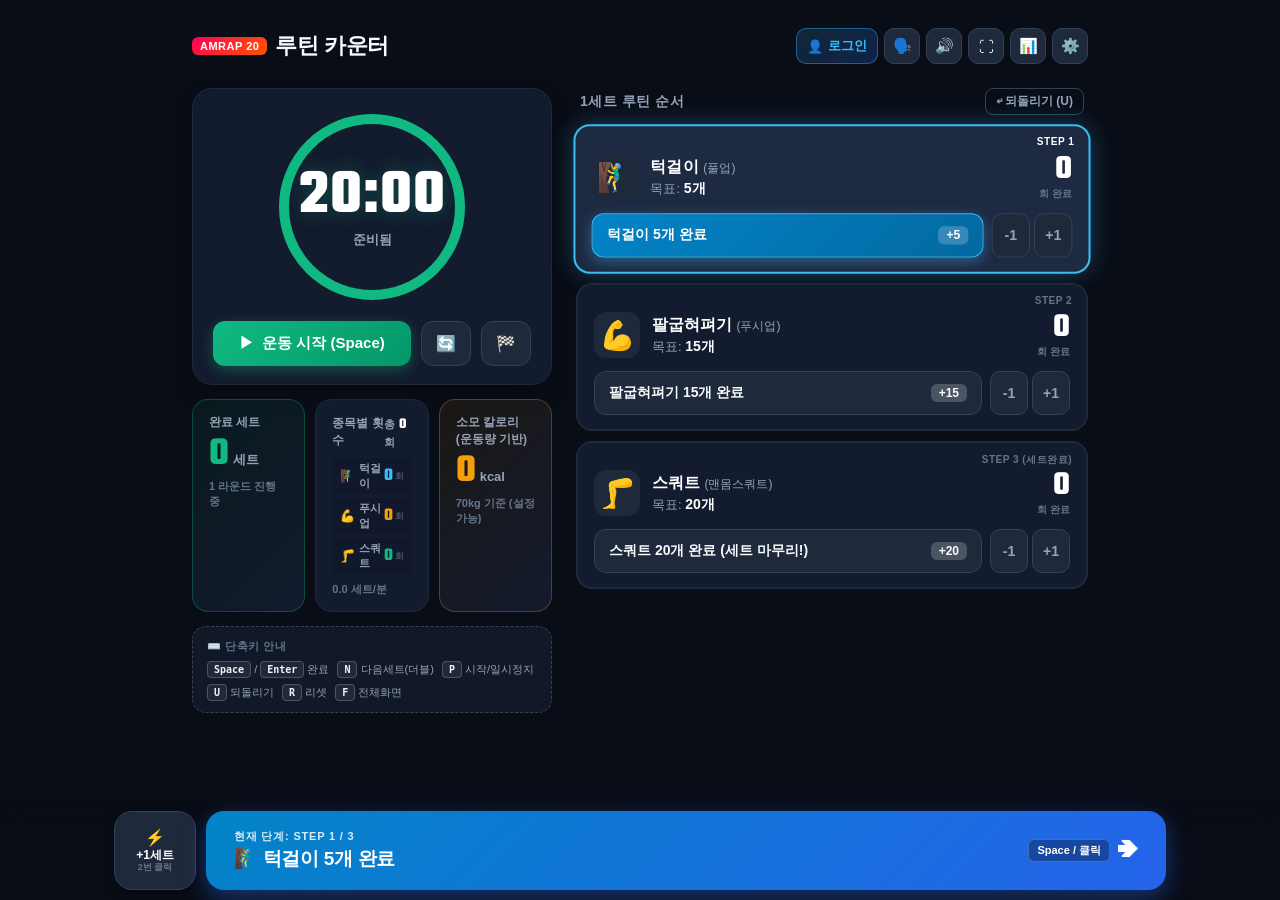
==== commit 22c667fd: "feat: integrate Firebase Authentication and Cloud Firestore for personal workout sync" ====
--- a/www/index.html
+++ b/www/index.html
@@ -28,6 +28,20 @@
           <h1>루틴 카운터</h1>
         </div>
         <div class="header-right">
+          <!-- 사용자 계정 / 로그인 버튼 -->
+          <div id="authContainer" class="auth-header-container">
+            <button id="btnOpenAuth" class="btn-auth-header" title="로그인하여 개인별 기록 클라우드 동기화">
+              <span class="auth-icon">👤</span>
+              <span class="auth-text">로그인</span>
+            </button>
+            <div id="userProfileChip" class="user-profile-chip" style="display: none;">
+              <img id="userAvatar" class="user-avatar" src="" alt="user" style="display:none;">
+              <span id="userAvatarFallback" class="user-avatar-fallback">👤</span>
+              <span id="userName" class="user-name">사용자</span>
+              <button id="btnLogout" class="btn-mini-logout" title="로그아웃">로그아웃</button>
+            </div>
+          </div>
+
           <button id="btnVoiceToggle" class="icon-btn" aria-label="음성 코치 토글" title="음성 코치 (TTS) 켜기/끄기">
             <span class="icon">🗣️</span>
           </button>
@@ -512,9 +526,78 @@
         </div>
       </div>
 
+      <!-- User Auth & Cloud Sync Modal -->
+      <div id="modalAuth" class="modal-overlay">
+        <div class="modal-card">
+          <div class="modal-header">
+            <div class="modal-icon">👤</div>
+            <h2 id="authModalTitle">사용자 로그인 & 클라우드 연동</h2>
+            <p id="authModalSubtitle">로그인하면 스마트폰, 태블릿, PC 어디서든 내 기록이 연동됩니다.</p>
+          </div>
+          <div class="modal-body auth-modal-body">
+            
+            <!-- Google 1-Click Login Button -->
+            <button id="btnGoogleLogin" class="btn-google-login">
+              <svg class="google-icon" viewBox="0 0 24 24" width="20" height="20">
+                <path fill="#4285F4" d="M22.56 12.25c0-.78-.07-1.53-.2-2.25H12v4.26h5.92c-.26 1.37-1.04 2.53-2.21 3.31v2.77h3.57c2.08-1.92 3.28-4.74 3.28-8.09z"/>
+                <path fill="#34A853" d="M12 23c2.97 0 5.46-.98 7.28-2.66l-3.57-2.77c-.98.66-2.23 1.06-3.71 1.06-2.86 0-5.29-1.93-6.16-4.53H2.18v2.84C3.99 20.53 7.7 23 12 23z"/>
+                <path fill="#FBBC05" d="M5.84 14.09c-.22-.66-.35-1.36-.35-2.09s.13-1.43.35-2.09V7.06H2.18C1.43 8.55 1 10.22 1 12s.43 3.45 1.18 4.94l2.85-2.22.81-.63z"/>
+                <path fill="#EA4335" d="M12 5.38c1.62 0 3.06.56 4.21 1.64l3.15-3.15C17.45 2.09 14.97 1 12 1 7.7 1 3.99 3.47 2.18 7.06l3.66 2.84c.87-2.6 3.3-4.52 6.16-4.52z"/>
+              </svg>
+              <span>Google 계정으로 1초 로그인</span>
+            </button>
+
+            <div class="auth-divider">
+              <span>또는 이메일로 시작</span>
+            </div>
+
+            <!-- Email / Password Form -->
+            <form id="formEmailAuth" class="email-auth-form" onsubmit="return false;">
+              <div class="setting-group" id="groupDisplayName" style="display:none;">
+                <label for="authDisplayName">이름 / 닉네임</label>
+                <input type="text" id="authDisplayName" class="input-modern" placeholder="예: 지훈" autocomplete="name">
+              </div>
+              <div class="setting-group">
+                <label for="authEmail">이메일 주소</label>
+                <input type="email" id="authEmail" class="input-modern" placeholder="user@example.com" required autocomplete="email">
+              </div>
+              <div class="setting-group">
+                <label for="authPassword">비밀번호</label>
+                <input type="password" id="authPassword" class="input-modern" placeholder="6자리 이상 비밀번호" required autocomplete="current-password">
+              </div>
+
+              <div id="authErrorMessage" class="auth-error" style="display:none;"></div>
+
+              <button type="submit" id="btnSubmitEmailAuth" class="btn-modal-primary" style="margin-top: 6px;">
+                로그인
+              </button>
+            </form>
+
+            <div class="auth-mode-switch">
+              <span id="authModeQuestion">계정이 없으신가요?</span>
+              <button type="button" id="btnToggleAuthMode" class="btn-text-link">회원가입하기</button>
+            </div>
+
+            <!-- Firebase Setup Notice (if not configured yet) -->
+            <div id="firebaseNoticeBox" class="firebase-notice-box" style="display:none;">
+              <div class="fnb-title">⚙️ Firebase 설정 안내</div>
+              <p>Firebase 무료 키가 등록되면 로그인 및 실시간 클라우드 DB가 즉시 활성화됩니다. 현재는 오프라인 로컬 저장소로 안전하게 동작 중입니다.</p>
+            </div>
+          </div>
+          <div class="modal-footer">
+            <button id="btnCloseAuth" class="btn-modal-secondary">닫기 (게스트로 이용)</button>
+          </div>
+        </div>
+      </div>
+
     </div>
   </div>
 
+  <!-- Firebase v10 Compat SDK (CDN) -->
+  <script src="https://www.gstatic.com/firebasejs/10.12.0/firebase-app-compat.js"></script>
+  <script src="https://www.gstatic.com/firebasejs/10.12.0/firebase-auth-compat.js"></script>
+  <script src="https://www.gstatic.com/firebasejs/10.12.0/firebase-firestore-compat.js"></script>
+  <script src="firebase-config.js"></script>
   <script src="app.js"></script>
   <script>
     // Register Service Worker for PWA
--- a/www/style.css
+++ b/www/style.css
@@ -88,6 +88,84 @@
 .header-right {
   display: flex;
   gap: 6px;
+  align-items: center;
+}
+
+/* User Auth Header & Profile Chip */
+.auth-header-container {
+  display: flex;
+  align-items: center;
+}
+
+.btn-auth-header {
+  background: linear-gradient(135deg, rgba(56, 189, 248, 0.15), rgba(37, 99, 235, 0.25));
+  border: 1px solid rgba(56, 189, 248, 0.4);
+  color: #38bdf8;
+  height: 36px;
+  padding: 0 10px;
+  border-radius: 10px;
+  font-size: 13px;
+  font-weight: 700;
+  display: flex;
+  align-items: center;
+  gap: 5px;
+  cursor: pointer;
+  transition: all 0.15s ease;
+}
+
+.btn-auth-header:hover {
+  background: rgba(56, 189, 248, 0.3);
+  border-color: #38bdf8;
+  color: #fff;
+}
+
+.user-profile-chip {
+  background: #1e293b;
+  border: 1px solid #334155;
+  border-radius: 10px;
+  height: 36px;
+  padding: 0 8px;
+  display: flex;
+  align-items: center;
+  gap: 6px;
+  font-size: 12px;
+  color: #fff;
+}
+
+.user-avatar {
+  width: 22px;
+  height: 22px;
+  border-radius: 50%;
+  object-fit: cover;
+}
+
+.user-avatar-fallback {
+  font-size: 14px;
+}
+
+.user-name {
+  font-weight: 700;
+  max-width: 70px;
+  overflow: hidden;
+  text-overflow: ellipsis;
+  white-space: nowrap;
+}
+
+.btn-mini-logout {
+  background: #334155;
+  border: none;
+  color: var(--text-secondary);
+  font-size: 10px;
+  font-weight: 700;
+  padding: 3px 6px;
+  border-radius: 6px;
+  cursor: pointer;
+  transition: all 0.12s ease;
+}
+
+.btn-mini-logout:hover {
+  background: #ef4444;
+  color: #fff;
 }
 
 .icon-btn {
@@ -112,6 +190,107 @@
 
 .icon-btn:active {
   transform: scale(0.92);
+}
+
+/* Auth Modal Styles */
+.btn-google-login {
+  width: 100%;
+  background: #ffffff;
+  color: #1f2937;
+  border: none;
+  border-radius: 12px;
+  padding: 12px 16px;
+  font-size: 14px;
+  font-weight: 700;
+  display: flex;
+  align-items: center;
+  justify-content: center;
+  gap: 10px;
+  cursor: pointer;
+  transition: all 0.15s ease;
+  box-shadow: 0 2px 8px rgba(0, 0, 0, 0.2);
+}
+
+.btn-google-login:hover {
+  background: #f3f4f6;
+  transform: translateY(-1px);
+}
+
+.auth-divider {
+  display: flex;
+  align-items: center;
+  text-align: center;
+  margin: 16px 0 12px;
+  color: var(--text-muted);
+  font-size: 12px;
+}
+
+.auth-divider::before, .auth-divider::after {
+  content: '';
+  flex: 1;
+  border-bottom: 1px solid #334155;
+}
+
+.auth-divider span {
+  padding: 0 10px;
+}
+
+.email-auth-form {
+  display: flex;
+  flex-direction: column;
+  gap: 10px;
+}
+
+.auth-error {
+  background: rgba(239, 68, 68, 0.15);
+  border: 1px solid #ef4444;
+  color: #fca5a5;
+  padding: 8px 12px;
+  border-radius: 8px;
+  font-size: 12px;
+  line-height: 1.4;
+}
+
+.auth-mode-switch {
+  display: flex;
+  justify-content: center;
+  align-items: center;
+  gap: 6px;
+  margin-top: 14px;
+  font-size: 12px;
+  color: var(--text-secondary);
+}
+
+.btn-text-link {
+  background: none;
+  border: none;
+  color: #38bdf8;
+  font-weight: 700;
+  cursor: pointer;
+  text-decoration: underline;
+  padding: 0;
+}
+
+.firebase-notice-box {
+  background: rgba(30, 41, 59, 0.8);
+  border: 1px dashed #475569;
+  border-radius: 10px;
+  padding: 10px 12px;
+  margin-top: 14px;
+}
+
+.fnb-title {
+  font-size: 12px;
+  font-weight: 700;
+  color: #f59e0b;
+  margin-bottom: 4px;
+}
+
+.firebase-notice-box p {
+  font-size: 11px;
+  color: var(--text-secondary);
+  line-height: 1.4;
+  margin: 0;
 }
 
 /* Main Content Grid */
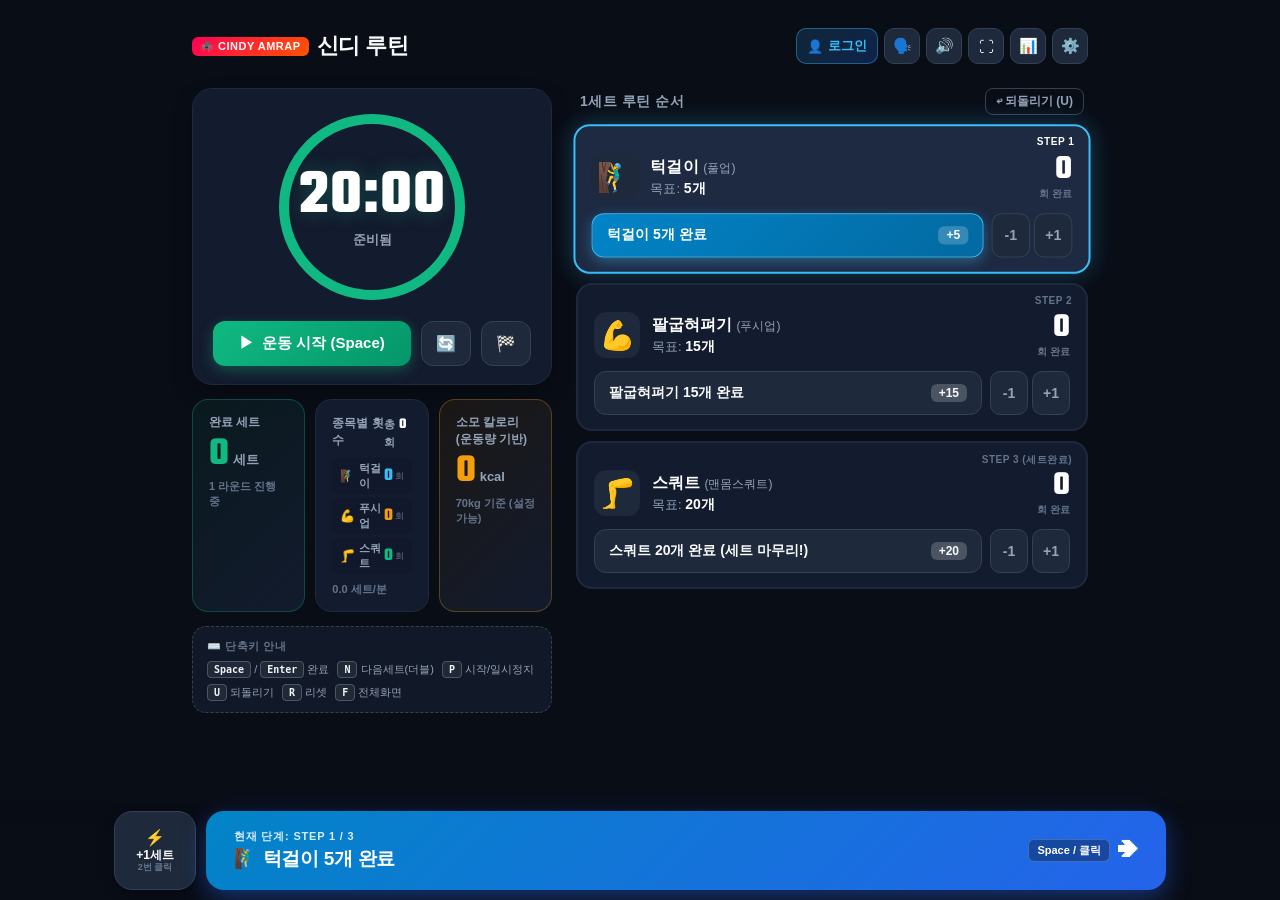
==== commit 47f9348a: "feat: rebrand to Cindy (Spider-Man Routine) and generate Google Play Store release AAB/APK with priv" ====
--- a/www/index.html
+++ b/www/index.html
@@ -6,8 +6,8 @@
   <meta name="theme-color" content="#090d16">
   <meta name="apple-mobile-web-app-capable" content="yes">
   <meta name="apple-mobile-web-app-status-bar-style" content="black-translucent">
-  <meta name="apple-mobile-web-app-title" content="AMRAP 20">
-  <title>20분 AMRAP 운동 카운터</title>
+  <meta name="apple-mobile-web-app-title" content="신디 루틴">
+  <title>신디(Cindy) - 20분 스파이더맨 AMRAP 루틴 카운터</title>
   
   <link rel="manifest" href="manifest.json">
   <link rel="icon" type="image/png" href="icons/icon-192.png">
@@ -24,8 +24,8 @@
       <!-- Header -->
       <header class="app-header">
         <div class="header-left">
-          <span class="badge-amrap">AMRAP 20</span>
-          <h1>루틴 카운터</h1>
+          <span class="badge-amrap">🕷️ CINDY AMRAP</span>
+          <h1>신디 루틴</h1>
         </div>
         <div class="header-right">
           <!-- 사용자 계정 / 로그인 버튼 -->
@@ -280,6 +280,49 @@
             <span class="action-arrow">➔</span>
           </div>
         </button>
+      </div>
+
+      <!-- Interstitial Ad Screen (수익 창출 전면 광고 화면) -->
+      <div id="modalInterstitialAd" class="modal-overlay ad-modal-overlay">
+        <div class="ad-modal-card">
+          <div class="ad-top-bar">
+            <span class="sponsored-tag">📢 SPONSORED AD</span>
+            <div class="ad-countdown-wrap">
+              <span id="adCountdownText">5초 후 결과 공개</span>
+              <button id="btnSkipAd" class="btn-skip-ad" disabled>
+                <span id="skipBtnLabel">5초 후 건너뛰기</span> ➔
+              </button>
+            </div>
+          </div>
+
+          <!-- Ad Content Box -->
+          <div class="ad-content-box">
+            <!-- Coupang Partners Sponsor Banner -->
+            <div id="googleAdsenseSlot" class="adsense-slot-container">
+              <!-- 피트니스 맞춤형 고수익 추천 스폰서 배너 -->
+              <a href="https://link.coupang.com/a/gDkieyYnMP" target="_blank" rel="noopener noreferrer" class="fitness-sponsor-banner">
+                <div class="ad-banner-badge">🔥 운동 직후 30분 골든타임!</div>
+                <div class="ad-banner-main">
+                  <div class="ad-banner-emoji">🥤</div>
+                  <div class="ad-banner-info">
+                    <h4>근손실 방지! 100% WPI 프리미엄 단백질 쉐이크</h4>
+                    <p>오늘의 턱걸이 & 스쿼트 근성장을 200% 극대화하는 단백질 보충 가이드</p>
+                    <span class="ad-cta-btn">스폰서 특가 보러가기 ➔</span>
+                  </div>
+                </div>
+                <div class="coupang-partners-disclaimer">이 포스팅은 쿠팡 파트너스 활동의 일환으로, 이에 따른 일정액의 수수료를 제공받습니다.</div>
+              </a>
+            </div>
+          </div>
+
+          <!-- Ad Bottom Bar -->
+          <div class="ad-bottom-bar">
+            <span class="ad-notice-text">광고 수익은 AMRAP 루틴 카운터의 무료 서비스 유지 및 서버 운영에 사용됩니다 🙏</span>
+            <button id="btnProceedToResults" class="btn-proceed-results" style="display:none;">
+              🏆 운동 결과 및 성과 분석 보기 ➔
+            </button>
+          </div>
+        </div>
       </div>
 
       <!-- Workout Summary Modal -->
--- a/www/style.css
+++ b/www/style.css
@@ -1702,4 +1702,213 @@
   }
 }
 
-
+/* Interstitial Ad Screen Styles */
+.ad-modal-overlay {
+  z-index: 1100;
+  background: rgba(4, 6, 11, 0.92);
+  backdrop-filter: blur(16px);
+}
+
+.ad-modal-card {
+  background: #0f172a;
+  border: 1px solid #334155;
+  border-radius: 24px;
+  width: 100%;
+  max-width: 480px;
+  overflow: hidden;
+  box-shadow: 0 20px 48px rgba(0, 0, 0, 0.7);
+  display: flex;
+  flex-direction: column;
+}
+
+.ad-top-bar {
+  display: flex;
+  justify-content: space-between;
+  align-items: center;
+  padding: 12px 18px;
+  background: #1e293b;
+  border-bottom: 1px solid #334155;
+}
+
+.sponsored-tag {
+  font-size: 11px;
+  font-weight: 800;
+  color: #94a3b8;
+  letter-spacing: 0.8px;
+}
+
+.ad-countdown-wrap {
+  display: flex;
+  align-items: center;
+  gap: 8px;
+}
+
+#adCountdownText {
+  font-size: 12px;
+  color: #38bdf8;
+  font-weight: 700;
+}
+
+.btn-skip-ad {
+  background: #334155;
+  border: 1px solid #475569;
+  color: #94a3b8;
+  font-size: 12px;
+  font-weight: 700;
+  padding: 5px 12px;
+  border-radius: 8px;
+  cursor: not-allowed;
+  transition: all 0.2s ease;
+}
+
+.btn-skip-ad:not(:disabled) {
+  background: linear-gradient(135deg, #10b981, #059669);
+  border-color: #34d399;
+  color: #ffffff;
+  cursor: pointer;
+  box-shadow: 0 0 12px rgba(16, 185, 129, 0.4);
+}
+
+.btn-skip-ad:not(:disabled):hover {
+  filter: brightness(1.1);
+  transform: scale(1.03);
+}
+
+.ad-content-box {
+  padding: 20px 18px;
+  display: flex;
+  flex-direction: column;
+  align-items: center;
+  justify-content: center;
+  min-height: 240px;
+}
+
+.adsense-slot-container {
+  width: 100%;
+}
+
+.fitness-sponsor-banner {
+  display: block;
+  text-decoration: none;
+  background: linear-gradient(135deg, #1e293b, #0f172a);
+  border: 1.5px solid #38bdf8;
+  border-radius: 18px;
+  padding: 16px;
+  box-shadow: 0 8px 24px rgba(56, 189, 248, 0.15);
+  transition: all 0.2s ease;
+  position: relative;
+  overflow: hidden;
+}
+
+.fitness-sponsor-banner:hover {
+  transform: translateY(-2px);
+  border-color: #60a5fa;
+  box-shadow: 0 12px 32px rgba(56, 189, 248, 0.3);
+}
+
+.ad-banner-badge {
+  display: inline-block;
+  background: linear-gradient(135deg, #ef4444, #f59e0b);
+  color: #ffffff;
+  font-size: 11px;
+  font-weight: 900;
+  padding: 3px 8px;
+  border-radius: 6px;
+  margin-bottom: 10px;
+  letter-spacing: -0.2px;
+}
+
+.ad-banner-main {
+  display: flex;
+  gap: 14px;
+  align-items: center;
+}
+
+.ad-banner-emoji {
+  font-size: 40px;
+  background: #0b1329;
+  width: 64px;
+  height: 64px;
+  border-radius: 16px;
+  display: flex;
+  align-items: center;
+  justify-content: center;
+  flex-shrink: 0;
+  border: 1px solid #1e293b;
+}
+
+.ad-banner-info h4 {
+  font-size: 15px;
+  font-weight: 800;
+  color: #ffffff;
+  line-height: 1.3;
+  margin-bottom: 4px;
+}
+
+.ad-banner-info p {
+  font-size: 12px;
+  color: #94a3b8;
+  line-height: 1.4;
+  margin-bottom: 10px;
+}
+
+.ad-cta-btn {
+  display: inline-block;
+  background: #38bdf8;
+  color: #0f172a;
+  font-size: 12px;
+  font-weight: 800;
+  padding: 6px 14px;
+  border-radius: 8px;
+  transition: all 0.15s ease;
+}
+
+.coupang-partners-disclaimer {
+  font-size: 9.5px;
+  color: #64748b;
+  margin-top: 12px;
+  line-height: 1.3;
+  border-top: 1px dashed rgba(100, 116, 139, 0.3);
+  padding-top: 6px;
+}
+
+.fitness-sponsor-banner:hover .ad-cta-btn {
+  background: #ffffff;
+}
+
+.ad-bottom-bar {
+  padding: 12px 18px 16px;
+  background: #0b1120;
+  border-top: 1px solid #1e293b;
+  display: flex;
+  flex-direction: column;
+  align-items: center;
+  gap: 10px;
+  text-align: center;
+}
+
+.ad-notice-text {
+  font-size: 11px;
+  color: var(--text-muted);
+}
+
+.btn-proceed-results {
+  width: 100%;
+  background: linear-gradient(135deg, #2563eb, #0284c7);
+  border: none;
+  color: #ffffff;
+  padding: 14px 18px;
+  border-radius: 14px;
+  font-size: 15px;
+  font-weight: 800;
+  cursor: pointer;
+  transition: all 0.15s ease;
+  box-shadow: 0 4px 16px rgba(37, 99, 235, 0.4);
+}
+
+.btn-proceed-results:hover {
+  filter: brightness(1.1);
+  transform: translateY(-1px);
+}
+
+
